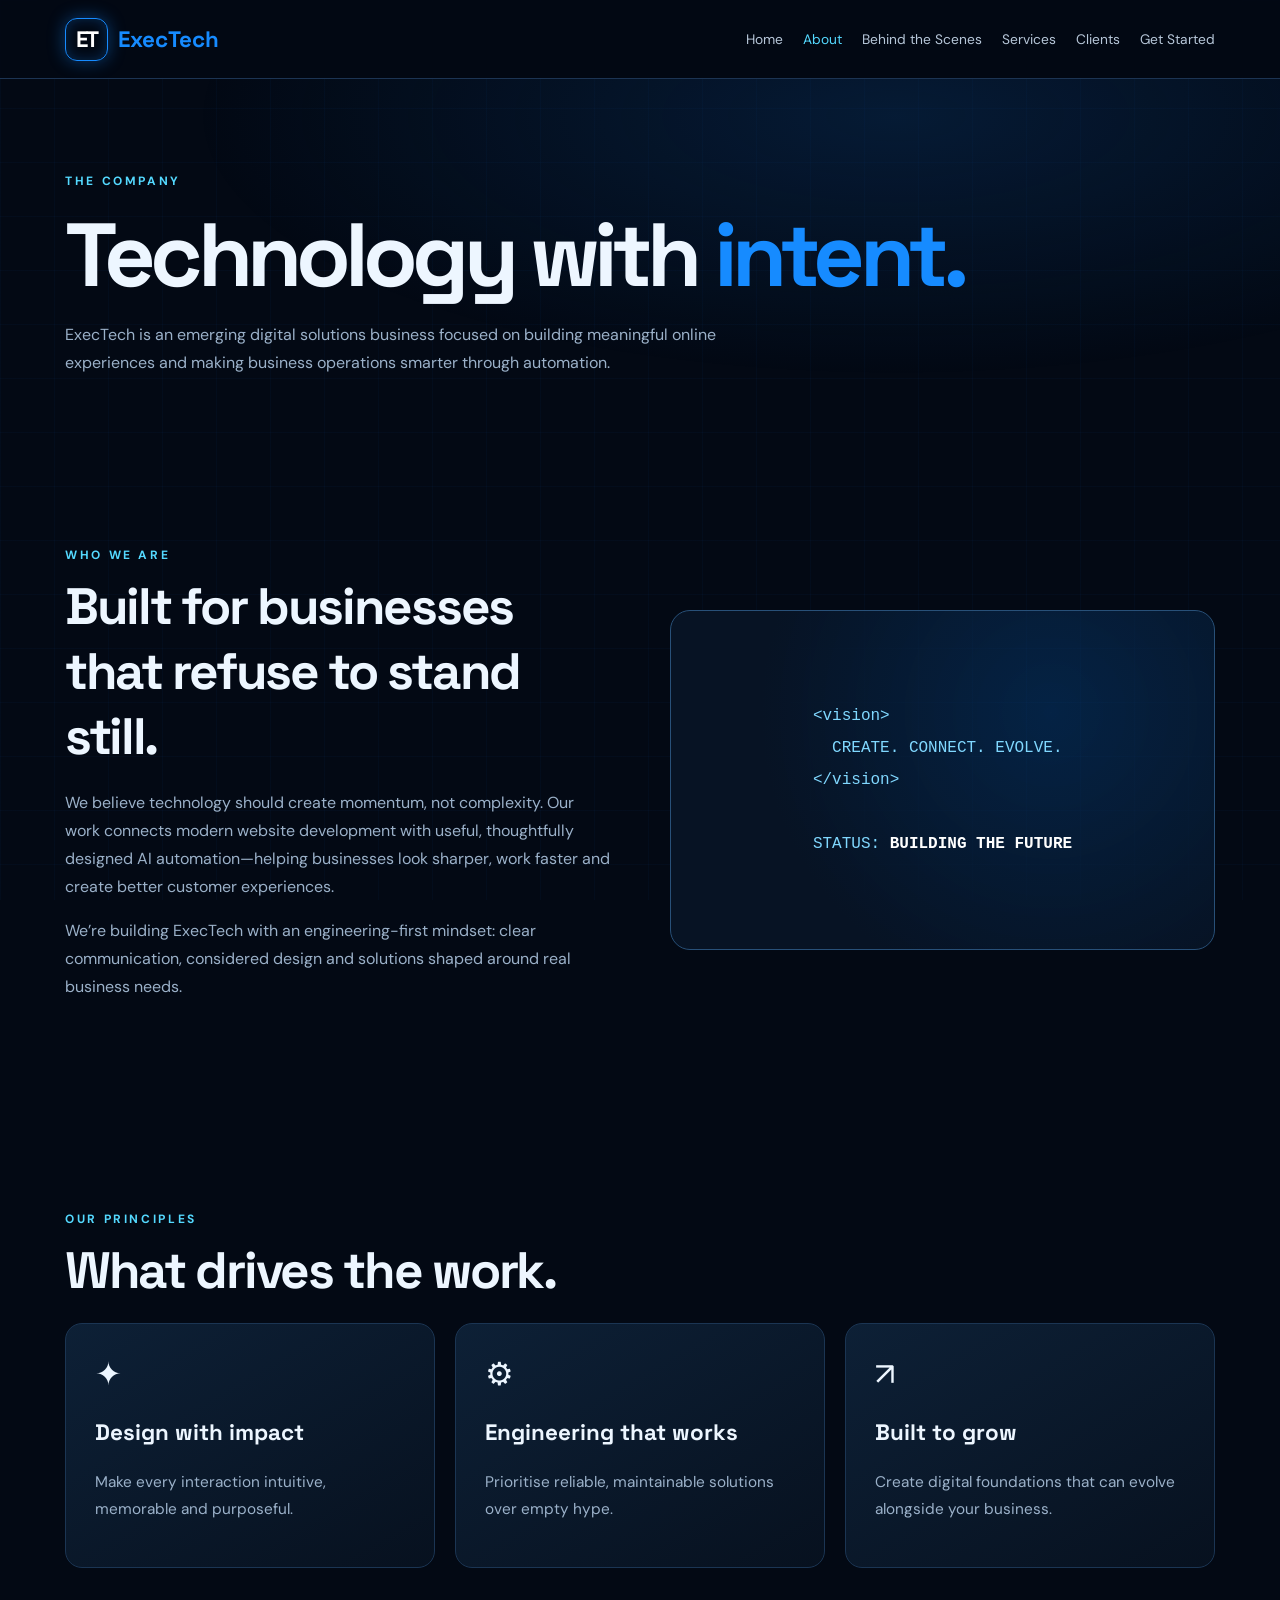
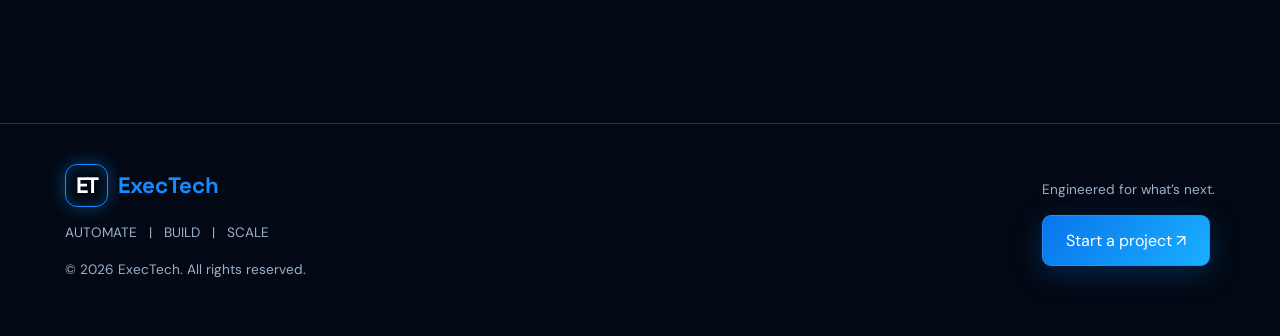
==== about.html @ 928086fd "First push of site files" ====
<!doctype html><html lang="en"><head><meta charset="utf-8"><meta name="viewport" content="width=device-width,initial-scale=1"><meta name="theme-color" content="#030914"><meta name="description" content="ExecTech builds high-performance websites and practical AI automation for ambitious businesses."><title>About | ExecTech</title><link rel="icon" href="assets/favicon.svg" type="image/svg+xml"><link rel="stylesheet" href="styles.css" defer></head><body><header class="header"><nav class="container nav" aria-label="Main navigation"><a class="logo" href="index.html"><span class="mark">ET</span><span>Exec<span>Tech</span></span></a><button class="mobile" aria-label="Toggle navigation" aria-expanded="false">☰ Menu</button><div class="links"><a class="" href="index.html">Home</a><a class="active" href="about.html">About</a><a class="" href="behind-the-scenes.html">Behind the Scenes</a><a class="" href="services.html">Services</a><a class="" href="clients.html">Clients</a><a class="" href="get-started.html">Get Started</a></div></nav></header><main><section class="pagehead"><div class="container"><span class="eyebrow">THE COMPANY</span><h1>Technology with <span class="accent">intent.</span></h1><p>ExecTech is an emerging digital solutions business focused on building meaningful online experiences and making business operations smarter through automation.</p></div></section><section class="section"><div class="container split"><div><span class="eyebrow">WHO WE ARE</span><h2>Built for businesses that refuse to stand still.</h2><p>We believe technology should create momentum, not complexity. Our work connects modern website development with useful, thoughtfully designed AI automation—helping businesses look sharper, work faster and create better customer experiences.</p><p>We’re building ExecTech with an engineering-first mindset: clear communication, considered design and solutions shaped around real business needs.</p></div><div class="visual"><div class="code">&lt;vision&gt;<br> &nbsp; CREATE. CONNECT. EVOLVE.<br>&lt;/vision&gt;<br><br>STATUS: <b>BUILDING THE FUTURE</b></div></div></div></section><section class="section"><div class="container"><span class="eyebrow">OUR PRINCIPLES</span><h2>What drives the work.</h2><div class="grid"><article class="card reveal"><div class="emoji">✦</div><h3>Design with impact</h3><p>Make every interaction intuitive, memorable and purposeful.</p></article><article class="card reveal"><div class="emoji">⚙</div><h3>Engineering that works</h3><p>Prioritise reliable, maintainable solutions over empty hype.</p></article><article class="card reveal"><div class="emoji">↗</div><h3>Built to grow</h3><p>Create digital foundations that can evolve alongside your business.</p></article></div></div></section></main><footer class="footer"><div class="container footer-inner"><div><a class="logo" href="index.html"><span class="mark">ET</span><span>Exec<span>Tech</span></span></a><p>AUTOMATE &nbsp; | &nbsp; BUILD &nbsp; | &nbsp; SCALE</p><p>© <span id="year">2026</span> ExecTech. All rights reserved.</p></div><div><p>Engineered for what’s next.</p><a href="get-started.html" class="button">Start a project ↗</a></div></div></footer><script src="script.js" defer></script></body></html>
---- styles.css ----
@import url('https://fonts.googleapis.com/css2?family=DM+Sans:wght@400;500;600;700&family=Space+Grotesk:wght@400;500;600;700&display=swap');:root{--bg:#030914;--panel:#0b1729;--line:#1b3553;--blue:#168bff;--cyan:#54d9ff;--white:#edf6ff;--muted:#9bb1c9}*{box-sizing:border-box}html{scroll-behavior:smooth}body{margin:0;background:var(--bg);color:var(--white);font-family:'DM Sans',sans-serif;overflow-x:hidden}body:before{content:'';position:fixed;inset:0;pointer-events:none;background-image:linear-gradient(#238bff09 1px,transparent 1px),linear-gradient(90deg,#238bff09 1px,transparent 1px);background-size:54px 54px;z-index:-1}a{color:inherit;text-decoration:none}h1,h2,h3,.logo{font-family:'Space Grotesk',sans-serif}h1{font-size:clamp(3rem,7vw,6.5rem);line-height:1.02;letter-spacing:-.065em;margin:20px 0}h2{font-size:clamp(2rem,4vw,3.6rem);letter-spacing:-.045em;margin:10px 0 20px}h3{font-size:1.4rem}p{line-height:1.75;color:var(--muted)}.container{max-width:1200px;margin:auto;padding:0 25px}.header{position:sticky;top:0;z-index:20;background:#030914df;backdrop-filter:blur(18px);border-bottom:1px solid #1c3453}.nav{min-height:78px;display:flex;align-items:center;justify-content:space-between;gap:20px}.logo{display:flex;align-items:center;gap:10px;font-size:1.4rem;font-weight:700}.mark{display:grid;place-items:center;border:1px solid var(--blue);box-shadow:0 0 17px #168bff66,inset 0 0 14px #168bff44;border-radius:12px;width:43px;height:43px;font-weight:700;color:#fff;letter-spacing:-.1em}.accent,.logo span:last-child{color:var(--blue)}.links{display:flex;align-items:center;gap:20px;font-size:.86rem}.links a{color:#b7c7d9}.links a:hover,.links a.active{color:var(--cyan)}.button{display:inline-flex;align-items:center;justify-content:center;padding:14px 23px;border:1px solid #248eff;border-radius:9px;background:linear-gradient(125deg,#0875ec,#1aafff);color:white!important;font-weight:700;box-shadow:0 7px 28px #0875ec44;cursor:pointer;font:inherit}.button.secondary{background:#0b1c30;box-shadow:none;border-color:#315474}.buttons{display:flex;flex-wrap:wrap;gap:12px;margin-top:30px}.eyebrow{color:var(--cyan);text-transform:uppercase;letter-spacing:.22em;font-size:.75rem;font-weight:700}.section{padding:95px 0}.hero{min-height:680px;display:flex;align-items:center;position:relative;overflow:hidden}.hero:after{content:'';position:absolute;right:-200px;top:30px;width:650px;height:650px;border-radius:50%;background:radial-gradient(circle,#0866ce55,transparent 67%);pointer-events:none}.hero .container{position:relative;z-index:2;width:100%}.hero p{max-width:630px;font-size:1.12rem}.hero-title{font-size:clamp(5rem,14vw,12rem);text-shadow:0 0 55px #168bff44;letter-spacing:-.09em}.hero-title span{color:#168bff}.tagline{letter-spacing:.55em;text-transform:uppercase;color:#c2d8ef;font-size:.9rem}.orb{position:absolute;border:1px solid #268fff66;border-radius:50%;width:430px;height:430px;right:4%;top:13%;animation:spin 30s linear infinite;box-shadow:0 0 80px #0b6dcc22,inset 0 0 90px #0b6dcc22}.orb:before,.orb:after{content:'';position:absolute;inset:35px;border:1px dashed #52c9ff66;border-radius:50%}.orb:after{inset:85px;border-style:solid}.float{position:absolute;z-index:1;font-size:2.2rem;animation:bob 5s ease-in-out infinite;filter:drop-shadow(0 0 15px #168bff)}.f1{right:10%;top:19%}.f2{right:32%;top:60%;animation-delay:-2s}.f3{right:8%;top:75%;animation-delay:-3s}@keyframes bob{50%{transform:translateY(-22px) rotate(9deg)}}@keyframes spin{to{transform:rotate(360deg)}}.grid{display:grid;grid-template-columns:repeat(3,1fr);gap:20px}.grid.two{grid-template-columns:repeat(2,1fr)}.card{border:1px solid var(--line);background:linear-gradient(150deg,#0d2036,#07111f);padding:29px;border-radius:17px;transition:.25s;position:relative;overflow:hidden}.card:hover{transform:translateY(-5px);border-color:var(--blue);box-shadow:0 15px 45px #0056b222}.card .emoji{font-size:2rem}.card p{font-size:.96rem}.pill{display:inline-block;border:1px solid #285078;border-radius:30px;padding:7px 13px;color:var(--cyan);font-size:.8rem}.split{display:grid;grid-template-columns:1fr 1fr;gap:60px;align-items:center}.visual{border:1px solid #285078;border-radius:20px;background:radial-gradient(circle at 70% 30%,#0958a855,#071324 65%);padding:30px;min-height:340px;display:grid;place-items:center}.code{font-family:monospace;color:#80d8ff;line-height:2;font-size:clamp(.8rem,1.4vw,1rem)}.code b{color:#fff}.price{font-family:'Space Grotesk';font-size:2.4rem;font-weight:700;color:#fff}.price small{font-size:.9rem;color:var(--muted)}.muted{color:var(--muted)}.banner{border:1px solid #215687;background:linear-gradient(115deg,#08254a,#07111f);border-radius:20px;padding:45px}.pagehead{padding:90px 0 55px;background:radial-gradient(ellipse at 70% 10%,#0a3e7755,transparent 55%)}.pagehead p{max-width:720px}.portrait{width:100%;max-width:480px;border-radius:20px;object-fit:cover;box-shadow:0 0 60px #0069b033;border:1px solid #31679b}.check{padding-left:20px;color:#b8cee3;line-height:2}.check li::marker{color:var(--cyan)}.client-image{width:100%;border-radius:12px;border:1px solid #27547a}.form{display:grid;gap:16px}.form label{display:grid;gap:8px;font-size:.9rem;color:#dceafa}.form input,.form textarea,.form select{width:100%;padding:14px 15px;border-radius:8px;background:#06111f;border:1px solid #2a4867;color:white;font:inherit}.form textarea{min-height:140px;resize:vertical}.choices{display:flex;flex-wrap:wrap;gap:12px}.choices label{display:flex;align-items:center;gap:6px;background:#0c1e33;padding:10px;border:1px solid #284663;border-radius:7px}.notice{background:#10253a;border:1px solid #29557b;border-radius:10px;padding:20px}.footer{border-top:1px solid var(--line);padding:40px 0;margin-top:60px}.footer-inner{display:flex;justify-content:space-between;flex-wrap:wrap;gap:20px}.footer p{font-size:.85rem}.mobile{display:none}.reveal{opacity:0;transform:translateY(20px);transition:opacity .7s,transform .7s}.reveal.visible{opacity:1;transform:none}@media(max-width:850px){.links{display:none;position:absolute;top:78px;left:0;right:0;padding:25px;background:#061120;flex-direction:column;align-items:flex-start}.links.open{display:flex}.mobile{display:block;background:none;color:white;border:1px solid #315474;border-radius:7px;padding:8px 12px}.grid,.grid.two,.split{grid-template-columns:1fr}.hero{min-height:660px}.orb{opacity:.35;right:-240px}.hero-title{font-size:clamp(4.5rem,16vw,8rem)}.tagline{letter-spacing:.25em}.section{padding:65px 0}}@media(prefers-reduced-motion:reduce){*,*:before,*:after{animation:none!important;scroll-behavior:auto!important}.reveal{opacity:1;transform:none}}
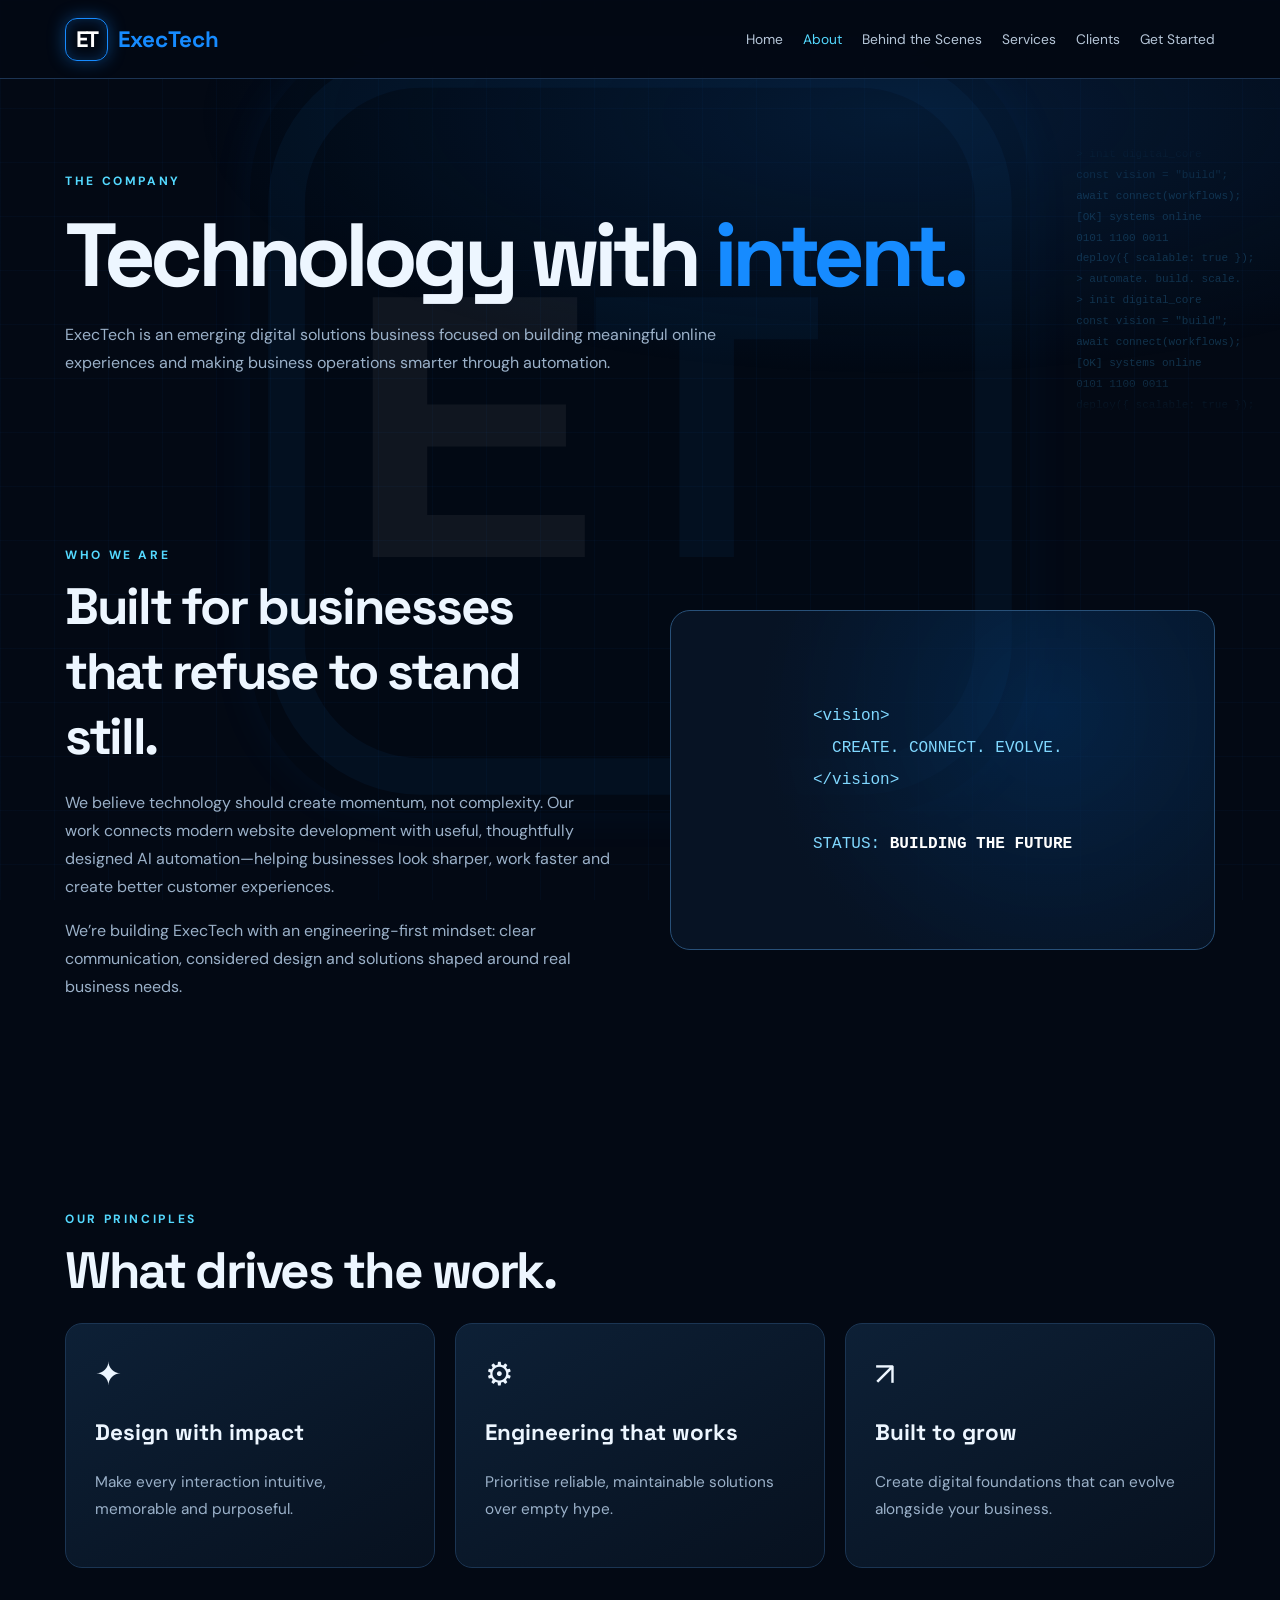
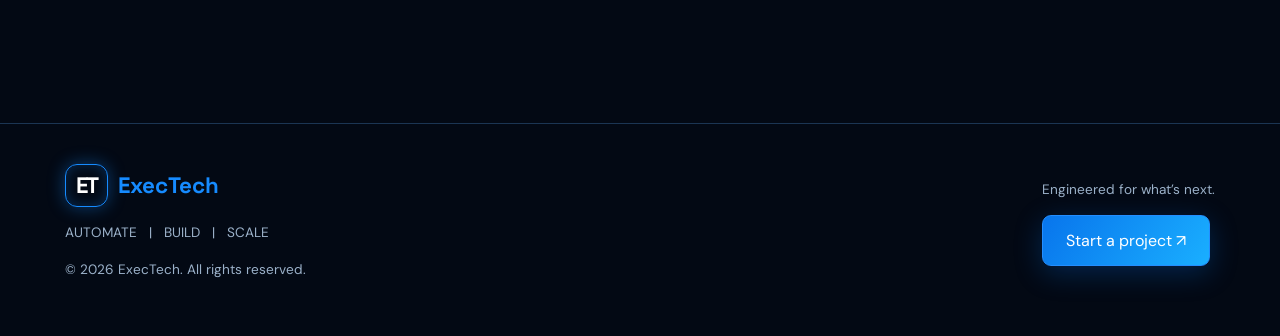
==== commit 27d4b9c1: "version 2" ====
--- a/about.html
+++ b/about.html
@@ -1 +1 @@
-<!doctype html><html lang="en"><head><meta charset="utf-8"><meta name="viewport" content="width=device-width,initial-scale=1"><meta name="theme-color" content="#030914"><meta name="description" content="ExecTech builds high-performance websites and practical AI automation for ambitious businesses."><title>About | ExecTech</title><link rel="icon" href="assets/favicon.svg" type="image/svg+xml"><link rel="stylesheet" href="styles.css" defer></head><body><header class="header"><nav class="container nav" aria-label="Main navigation"><a class="logo" href="index.html"><span class="mark">ET</span><span>Exec<span>Tech</span></span></a><button class="mobile" aria-label="Toggle navigation" aria-expanded="false">☰ Menu</button><div class="links"><a class="" href="index.html">Home</a><a class="active" href="about.html">About</a><a class="" href="behind-the-scenes.html">Behind the Scenes</a><a class="" href="services.html">Services</a><a class="" href="clients.html">Clients</a><a class="" href="get-started.html">Get Started</a></div></nav></header><main><section class="pagehead"><div class="container"><span class="eyebrow">THE COMPANY</span><h1>Technology with <span class="accent">intent.</span></h1><p>ExecTech is an emerging digital solutions business focused on building meaningful online experiences and making business operations smarter through automation.</p></div></section><section class="section"><div class="container split"><div><span class="eyebrow">WHO WE ARE</span><h2>Built for businesses that refuse to stand still.</h2><p>We believe technology should create momentum, not complexity. Our work connects modern website development with useful, thoughtfully designed AI automation—helping businesses look sharper, work faster and create better customer experiences.</p><p>We’re building ExecTech with an engineering-first mindset: clear communication, considered design and solutions shaped around real business needs.</p></div><div class="visual"><div class="code">&lt;vision&gt;<br> &nbsp; CREATE. CONNECT. EVOLVE.<br>&lt;/vision&gt;<br><br>STATUS: <b>BUILDING THE FUTURE</b></div></div></div></section><section class="section"><div class="container"><span class="eyebrow">OUR PRINCIPLES</span><h2>What drives the work.</h2><div class="grid"><article class="card reveal"><div class="emoji">✦</div><h3>Design with impact</h3><p>Make every interaction intuitive, memorable and purposeful.</p></article><article class="card reveal"><div class="emoji">⚙</div><h3>Engineering that works</h3><p>Prioritise reliable, maintainable solutions over empty hype.</p></article><article class="card reveal"><div class="emoji">↗</div><h3>Built to grow</h3><p>Create digital foundations that can evolve alongside your business.</p></article></div></div></section></main><footer class="footer"><div class="container footer-inner"><div><a class="logo" href="index.html"><span class="mark">ET</span><span>Exec<span>Tech</span></span></a><p>AUTOMATE &nbsp; | &nbsp; BUILD &nbsp; | &nbsp; SCALE</p><p>© <span id="year">2026</span> ExecTech. All rights reserved.</p></div><div><p>Engineered for what’s next.</p><a href="get-started.html" class="button">Start a project ↗</a></div></div></footer><script src="script.js" defer></script></body></html>+<!doctype html><html lang="en"><head><meta charset="utf-8"><meta name="viewport" content="width=device-width,initial-scale=1"><meta name="theme-color" content="#030914"><meta name="description" content="ExecTech builds high-performance websites and practical AI automation for ambitious businesses."><title>About | ExecTech</title><link rel="icon" href="assets/favicon.svg" type="image/svg+xml"><link rel="stylesheet" href="styles.css" defer></head><body><div class="tech-atmosphere" aria-hidden="true"><div class="tech-watermark"><img src="assets/favicon.svg" alt=""></div><div class="tech-particles" id="tech-particles"></div><div class="tech-stream" id="tech-stream"></div></div><header class="header"><nav class="container nav" aria-label="Main navigation"><a class="logo" href="index.html"><span class="mark">ET</span><span>Exec<span>Tech</span></span></a><button class="mobile" aria-label="Toggle navigation" aria-expanded="false">☰ Menu</button><div class="links"><a class="" href="index.html">Home</a><a class="active" href="about.html">About</a><a class="" href="behind-the-scenes.html">Behind the Scenes</a><a class="" href="services.html">Services</a><a class="" href="clients.html">Clients</a><a class="" href="get-started.html">Get Started</a></div></nav></header><main><section class="pagehead"><div class="container"><span class="eyebrow">THE COMPANY</span><h1>Technology with <span class="accent">intent.</span></h1><p>ExecTech is an emerging digital solutions business focused on building meaningful online experiences and making business operations smarter through automation.</p></div></section><section class="section"><div class="container split"><div><span class="eyebrow">WHO WE ARE</span><h2>Built for businesses that refuse to stand still.</h2><p>We believe technology should create momentum, not complexity. Our work connects modern website development with useful, thoughtfully designed AI automation—helping businesses look sharper, work faster and create better customer experiences.</p><p>We’re building ExecTech with an engineering-first mindset: clear communication, considered design and solutions shaped around real business needs.</p></div><div class="visual"><div class="code">&lt;vision&gt;<br> &nbsp; CREATE. CONNECT. EVOLVE.<br>&lt;/vision&gt;<br><br>STATUS: <b>BUILDING THE FUTURE</b></div></div></div></section><section class="section"><div class="container"><span class="eyebrow">OUR PRINCIPLES</span><h2>What drives the work.</h2><div class="grid"><article class="card reveal"><div class="emoji">✦</div><h3>Design with impact</h3><p>Make every interaction intuitive, memorable and purposeful.</p></article><article class="card reveal"><div class="emoji">⚙</div><h3>Engineering that works</h3><p>Prioritise reliable, maintainable solutions over empty hype.</p></article><article class="card reveal"><div class="emoji">↗</div><h3>Built to grow</h3><p>Create digital foundations that can evolve alongside your business.</p></article></div></div></section></main><footer class="footer"><div class="container footer-inner"><div><a class="logo" href="index.html"><span class="mark">ET</span><span>Exec<span>Tech</span></span></a><p>AUTOMATE &nbsp; | &nbsp; BUILD &nbsp; | &nbsp; SCALE</p><p>© <span id="year">2026</span> ExecTech. All rights reserved.</p></div><div><p>Engineered for what’s next.</p><a href="get-started.html" class="button">Start a project ↗</a></div></div></footer><script src="script.js" defer></script></body></html>
--- a/styles.css
+++ b/styles.css
@@ -1 +1,2 @@
-@import url('https://fonts.googleapis.com/css2?family=DM+Sans:wght@400;500;600;700&family=Space+Grotesk:wght@400;500;600;700&display=swap');:root{--bg:#030914;--panel:#0b1729;--line:#1b3553;--blue:#168bff;--cyan:#54d9ff;--white:#edf6ff;--muted:#9bb1c9}*{box-sizing:border-box}html{scroll-behavior:smooth}body{margin:0;background:var(--bg);color:var(--white);font-family:'DM Sans',sans-serif;overflow-x:hidden}body:before{content:'';position:fixed;inset:0;pointer-events:none;background-image:linear-gradient(#238bff09 1px,transparent 1px),linear-gradient(90deg,#238bff09 1px,transparent 1px);background-size:54px 54px;z-index:-1}a{color:inherit;text-decoration:none}h1,h2,h3,.logo{font-family:'Space Grotesk',sans-serif}h1{font-size:clamp(3rem,7vw,6.5rem);line-height:1.02;letter-spacing:-.065em;margin:20px 0}h2{font-size:clamp(2rem,4vw,3.6rem);letter-spacing:-.045em;margin:10px 0 20px}h3{font-size:1.4rem}p{line-height:1.75;color:var(--muted)}.container{max-width:1200px;margin:auto;padding:0 25px}.header{position:sticky;top:0;z-index:20;background:#030914df;backdrop-filter:blur(18px);border-bottom:1px solid #1c3453}.nav{min-height:78px;display:flex;align-items:center;justify-content:space-between;gap:20px}.logo{display:flex;align-items:center;gap:10px;font-size:1.4rem;font-weight:700}.mark{display:grid;place-items:center;border:1px solid var(--blue);box-shadow:0 0 17px #168bff66,inset 0 0 14px #168bff44;border-radius:12px;width:43px;height:43px;font-weight:700;color:#fff;letter-spacing:-.1em}.accent,.logo span:last-child{color:var(--blue)}.links{display:flex;align-items:center;gap:20px;font-size:.86rem}.links a{color:#b7c7d9}.links a:hover,.links a.active{color:var(--cyan)}.button{display:inline-flex;align-items:center;justify-content:center;padding:14px 23px;border:1px solid #248eff;border-radius:9px;background:linear-gradient(125deg,#0875ec,#1aafff);color:white!important;font-weight:700;box-shadow:0 7px 28px #0875ec44;cursor:pointer;font:inherit}.button.secondary{background:#0b1c30;box-shadow:none;border-color:#315474}.buttons{display:flex;flex-wrap:wrap;gap:12px;margin-top:30px}.eyebrow{color:var(--cyan);text-transform:uppercase;letter-spacing:.22em;font-size:.75rem;font-weight:700}.section{padding:95px 0}.hero{min-height:680px;display:flex;align-items:center;position:relative;overflow:hidden}.hero:after{content:'';position:absolute;right:-200px;top:30px;width:650px;height:650px;border-radius:50%;background:radial-gradient(circle,#0866ce55,transparent 67%);pointer-events:none}.hero .container{position:relative;z-index:2;width:100%}.hero p{max-width:630px;font-size:1.12rem}.hero-title{font-size:clamp(5rem,14vw,12rem);text-shadow:0 0 55px #168bff44;letter-spacing:-.09em}.hero-title span{color:#168bff}.tagline{letter-spacing:.55em;text-transform:uppercase;color:#c2d8ef;font-size:.9rem}.orb{position:absolute;border:1px solid #268fff66;border-radius:50%;width:430px;height:430px;right:4%;top:13%;animation:spin 30s linear infinite;box-shadow:0 0 80px #0b6dcc22,inset 0 0 90px #0b6dcc22}.orb:before,.orb:after{content:'';position:absolute;inset:35px;border:1px dashed #52c9ff66;border-radius:50%}.orb:after{inset:85px;border-style:solid}.float{position:absolute;z-index:1;font-size:2.2rem;animation:bob 5s ease-in-out infinite;filter:drop-shadow(0 0 15px #168bff)}.f1{right:10%;top:19%}.f2{right:32%;top:60%;animation-delay:-2s}.f3{right:8%;top:75%;animation-delay:-3s}@keyframes bob{50%{transform:translateY(-22px) rotate(9deg)}}@keyframes spin{to{transform:rotate(360deg)}}.grid{display:grid;grid-template-columns:repeat(3,1fr);gap:20px}.grid.two{grid-template-columns:repeat(2,1fr)}.card{border:1px solid var(--line);background:linear-gradient(150deg,#0d2036,#07111f);padding:29px;border-radius:17px;transition:.25s;position:relative;overflow:hidden}.card:hover{transform:translateY(-5px);border-color:var(--blue);box-shadow:0 15px 45px #0056b222}.card .emoji{font-size:2rem}.card p{font-size:.96rem}.pill{display:inline-block;border:1px solid #285078;border-radius:30px;padding:7px 13px;color:var(--cyan);font-size:.8rem}.split{display:grid;grid-template-columns:1fr 1fr;gap:60px;align-items:center}.visual{border:1px solid #285078;border-radius:20px;background:radial-gradient(circle at 70% 30%,#0958a855,#071324 65%);padding:30px;min-height:340px;display:grid;place-items:center}.code{font-family:monospace;color:#80d8ff;line-height:2;font-size:clamp(.8rem,1.4vw,1rem)}.code b{color:#fff}.price{font-family:'Space Grotesk';font-size:2.4rem;font-weight:700;color:#fff}.price small{font-size:.9rem;color:var(--muted)}.muted{color:var(--muted)}.banner{border:1px solid #215687;background:linear-gradient(115deg,#08254a,#07111f);border-radius:20px;padding:45px}.pagehead{padding:90px 0 55px;background:radial-gradient(ellipse at 70% 10%,#0a3e7755,transparent 55%)}.pagehead p{max-width:720px}.portrait{width:100%;max-width:480px;border-radius:20px;object-fit:cover;box-shadow:0 0 60px #0069b033;border:1px solid #31679b}.check{padding-left:20px;color:#b8cee3;line-height:2}.check li::marker{color:var(--cyan)}.client-image{width:100%;border-radius:12px;border:1px solid #27547a}.form{display:grid;gap:16px}.form label{display:grid;gap:8px;font-size:.9rem;color:#dceafa}.form input,.form textarea,.form select{width:100%;padding:14px 15px;border-radius:8px;background:#06111f;border:1px solid #2a4867;color:white;font:inherit}.form textarea{min-height:140px;resize:vertical}.choices{display:flex;flex-wrap:wrap;gap:12px}.choices label{display:flex;align-items:center;gap:6px;background:#0c1e33;padding:10px;border:1px solid #284663;border-radius:7px}.notice{background:#10253a;border:1px solid #29557b;border-radius:10px;padding:20px}.footer{border-top:1px solid var(--line);padding:40px 0;margin-top:60px}.footer-inner{display:flex;justify-content:space-between;flex-wrap:wrap;gap:20px}.footer p{font-size:.85rem}.mobile{display:none}.reveal{opacity:0;transform:translateY(20px);transition:opacity .7s,transform .7s}.reveal.visible{opacity:1;transform:none}@media(max-width:850px){.links{display:none;position:absolute;top:78px;left:0;right:0;padding:25px;background:#061120;flex-direction:column;align-items:flex-start}.links.open{display:flex}.mobile{display:block;background:none;color:white;border:1px solid #315474;border-radius:7px;padding:8px 12px}.grid,.grid.two,.split{grid-template-columns:1fr}.hero{min-height:660px}.orb{opacity:.35;right:-240px}.hero-title{font-size:clamp(4.5rem,16vw,8rem)}.tagline{letter-spacing:.25em}.section{padding:65px 0}}@media(prefers-reduced-motion:reduce){*,*:before,*:after{animation:none!important;scroll-behavior:auto!important}.reveal{opacity:1;transform:none}}+@import url('https://fonts.googleapis.com/css2?family=DM+Sans:wght@400;500;600;700&family=Space+Grotesk:wght@400;500;600;700&display=swap');:root{--bg:#030914;--panel:#0b1729;--line:#1b3553;--blue:#168bff;--cyan:#54d9ff;--white:#edf6ff;--muted:#9bb1c9}*{box-sizing:border-box}html{scroll-behavior:smooth}body{margin:0;background:var(--bg);color:var(--white);font-family:'DM Sans',sans-serif;overflow-x:hidden}body:before{content:'';position:fixed;inset:0;pointer-events:none;background-image:linear-gradient(#238bff09 1px,transparent 1px),linear-gradient(90deg,#238bff09 1px,transparent 1px);background-size:54px 54px;z-index:-1}a{color:inherit;text-decoration:none}h1,h2,h3,.logo{font-family:'Space Grotesk',sans-serif}h1{font-size:clamp(3rem,7vw,6.5rem);line-height:1.02;letter-spacing:-.065em;margin:20px 0}h2{font-size:clamp(2rem,4vw,3.6rem);letter-spacing:-.045em;margin:10px 0 20px}h3{font-size:1.4rem}p{line-height:1.75;color:var(--muted)}.container{max-width:1200px;margin:auto;padding:0 25px}.header{position:sticky;top:0;z-index:20;background:#030914df;backdrop-filter:blur(18px);border-bottom:1px solid #1c3453}.nav{min-height:78px;display:flex;align-items:center;justify-content:space-between;gap:20px}.logo{display:flex;align-items:center;gap:10px;font-size:1.4rem;font-weight:700}.mark{display:grid;place-items:center;border:1px solid var(--blue);box-shadow:0 0 17px #168bff66,inset 0 0 14px #168bff44;border-radius:12px;width:43px;height:43px;font-weight:700;color:#fff;letter-spacing:-.1em}.accent,.logo span:last-child{color:var(--blue)}.links{display:flex;align-items:center;gap:20px;font-size:.86rem}.links a{color:#b7c7d9}.links a:hover,.links a.active{color:var(--cyan)}.button{display:inline-flex;align-items:center;justify-content:center;padding:14px 23px;border:1px solid #248eff;border-radius:9px;background:linear-gradient(125deg,#0875ec,#1aafff);color:white!important;font-weight:700;box-shadow:0 7px 28px #0875ec44;cursor:pointer;font:inherit}.button.secondary{background:#0b1c30;box-shadow:none;border-color:#315474}.buttons{display:flex;flex-wrap:wrap;gap:12px;margin-top:30px}.eyebrow{color:var(--cyan);text-transform:uppercase;letter-spacing:.22em;font-size:.75rem;font-weight:700}.section{padding:95px 0}.hero{min-height:680px;display:flex;align-items:center;position:relative;overflow:hidden}.hero:after{content:'';position:absolute;right:-200px;top:30px;width:650px;height:650px;border-radius:50%;background:radial-gradient(circle,#0866ce55,transparent 67%);pointer-events:none}.hero .container{position:relative;z-index:2;width:100%}.hero p{max-width:630px;font-size:1.12rem}.hero-title{font-size:clamp(5rem,14vw,12rem);text-shadow:0 0 55px #168bff44;letter-spacing:-.09em}.hero-title span{color:#168bff}.tagline{letter-spacing:.55em;text-transform:uppercase;color:#c2d8ef;font-size:.9rem}.orb{position:absolute;border:1px solid #268fff66;border-radius:50%;width:430px;height:430px;right:4%;top:13%;animation:spin 30s linear infinite;box-shadow:0 0 80px #0b6dcc22,inset 0 0 90px #0b6dcc22}.orb:before,.orb:after{content:'';position:absolute;inset:35px;border:1px dashed #52c9ff66;border-radius:50%}.orb:after{inset:85px;border-style:solid}.float{position:absolute;z-index:1;font-size:2.2rem;animation:bob 5s ease-in-out infinite;filter:drop-shadow(0 0 15px #168bff)}.f1{right:10%;top:19%}.f2{right:32%;top:60%;animation-delay:-2s}.f3{right:8%;top:75%;animation-delay:-3s}@keyframes bob{50%{transform:translateY(-22px) rotate(9deg)}}@keyframes spin{to{transform:rotate(360deg)}}.grid{display:grid;grid-template-columns:repeat(3,1fr);gap:20px}.grid.two{grid-template-columns:repeat(2,1fr)}.card{border:1px solid var(--line);background:linear-gradient(150deg,#0d2036,#07111f);padding:29px;border-radius:17px;transition:.25s;position:relative;overflow:hidden}.card:hover{transform:translateY(-5px);border-color:var(--blue);box-shadow:0 15px 45px #0056b222}.card .emoji{font-size:2rem}.card p{font-size:.96rem}.pill{display:inline-block;border:1px solid #285078;border-radius:30px;padding:7px 13px;color:var(--cyan);font-size:.8rem}.split{display:grid;grid-template-columns:1fr 1fr;gap:60px;align-items:center}.visual{border:1px solid #285078;border-radius:20px;background:radial-gradient(circle at 70% 30%,#0958a855,#071324 65%);padding:30px;min-height:340px;display:grid;place-items:center}.code{font-family:monospace;color:#80d8ff;line-height:2;font-size:clamp(.8rem,1.4vw,1rem)}.code b{color:#fff}.price{font-family:'Space Grotesk';font-size:2.4rem;font-weight:700;color:#fff}.price small{font-size:.9rem;color:var(--muted)}.muted{color:var(--muted)}.banner{border:1px solid #215687;background:linear-gradient(115deg,#08254a,#07111f);border-radius:20px;padding:45px}.pagehead{padding:90px 0 55px;background:radial-gradient(ellipse at 70% 10%,#0a3e7755,transparent 55%)}.pagehead p{max-width:720px}.portrait{width:100%;max-width:480px;border-radius:20px;object-fit:cover;box-shadow:0 0 60px #0069b033;border:1px solid #31679b}.check{padding-left:20px;color:#b8cee3;line-height:2}.check li::marker{color:var(--cyan)}.client-image{width:100%;border-radius:12px;border:1px solid #27547a}.form{display:grid;gap:16px}.form label{display:grid;gap:8px;font-size:.9rem;color:#dceafa}.form input,.form textarea,.form select{width:100%;padding:14px 15px;border-radius:8px;background:#06111f;border:1px solid #2a4867;color:white;font:inherit}.form textarea{min-height:140px;resize:vertical}.choices{display:flex;flex-wrap:wrap;gap:12px}.choices label{display:flex;align-items:center;gap:6px;background:#0c1e33;padding:10px;border:1px solid #284663;border-radius:7px}.notice{background:#10253a;border:1px solid #29557b;border-radius:10px;padding:20px}.footer{border-top:1px solid var(--line);padding:40px 0;margin-top:60px}.footer-inner{display:flex;justify-content:space-between;flex-wrap:wrap;gap:20px}.footer p{font-size:.85rem}.mobile{display:none}.reveal{opacity:0;transform:translateY(20px);transition:opacity .7s,transform .7s}.reveal.visible{opacity:1;transform:none}@media(max-width:850px){.links{display:none;position:absolute;top:78px;left:0;right:0;padding:25px;background:#061120;flex-direction:column;align-items:flex-start}.links.open{display:flex}.mobile{display:block;background:none;color:white;border:1px solid #315474;border-radius:7px;padding:8px 12px}.grid,.grid.two,.split{grid-template-columns:1fr}.hero{min-height:660px}.orb{opacity:.35;right:-240px}.hero-title{font-size:clamp(4.5rem,16vw,8rem)}.tagline{letter-spacing:.25em}.section{padding:65px 0}}@media(prefers-reduced-motion:reduce){*,*:before,*:after{animation:none!important;scroll-behavior:auto!important}.reveal{opacity:1;transform:none}}
+.tech-atmosphere{position:fixed;inset:0;z-index:0;pointer-events:none;overflow:hidden}.tech-watermark{position:absolute;left:50%;top:47%;transform:translate(-50%,-50%);width:min(70vw,780px);opacity:.055;filter:drop-shadow(0 0 24px #168bff);animation:watermarkPulse 5s ease-in-out infinite}.tech-watermark img{width:100%;display:block}.tech-particles{position:absolute;inset:0}.tech-particle{position:absolute;width:3px;height:3px;border-radius:50%;background:#4bcaff;box-shadow:0 0 12px #168bff;animation:particleDrift var(--duration) linear infinite;animation-delay:var(--delay);left:var(--left);top:105%}.tech-stream{position:absolute;right:2%;top:16%;max-width:260px;font:11px/1.9 monospace;color:#43baff;opacity:.23;white-space:pre;mask-image:linear-gradient(transparent,#000 15%,#000 85%,transparent)}body>header,body>main,body>footer{position:relative;z-index:1}@keyframes watermarkPulse{0%,100%{opacity:.035;filter:drop-shadow(0 0 8px #168bff)}50%{opacity:.105;filter:drop-shadow(0 0 42px #168bff)}}@keyframes particleDrift{to{transform:translate(var(--shift),-115vh);opacity:0}}.live-terminal{border:1px solid #27649c;border-radius:13px;background:#020b15e8;box-shadow:0 0 35px #0875ec25;overflow:hidden;width:100%;font:13px/1.8 monospace}.terminal-top{display:flex;align-items:center;gap:7px;padding:11px 15px;border-bottom:1px solid #244568;color:#86a8c9;font-size:11px}.terminal-dot{height:8px;width:8px;border-radius:50%;background:#168bff;box-shadow:0 0 9px #168bff}.terminal-body{padding:18px;min-height:210px;color:#6fd4ff;white-space:pre-wrap;overflow-wrap:anywhere}.cursor{display:inline-block;width:7px;height:15px;background:#56dfff;vertical-align:middle;animation:blink .8s steps(1) infinite}@keyframes blink{50%{opacity:0}}.form button[type=submit]{justify-self:start;border:2px solid #59c8ff;outline:2px solid #137aff;outline-offset:5px;box-shadow:0 0 0 8px #137aff18,0 0 27px #168bff65;transition:transform .2s,box-shadow .2s}.form button[type=submit]:hover{transform:translateY(-3px);box-shadow:0 0 0 8px #137aff25,0 0 45px #168bff99}@media(max-width:850px){.tech-stream{opacity:.1;right:-100px}.tech-watermark{width:95vw}}@media(prefers-reduced-motion:reduce){.tech-watermark,.tech-particle,.cursor{animation:none!important}}
